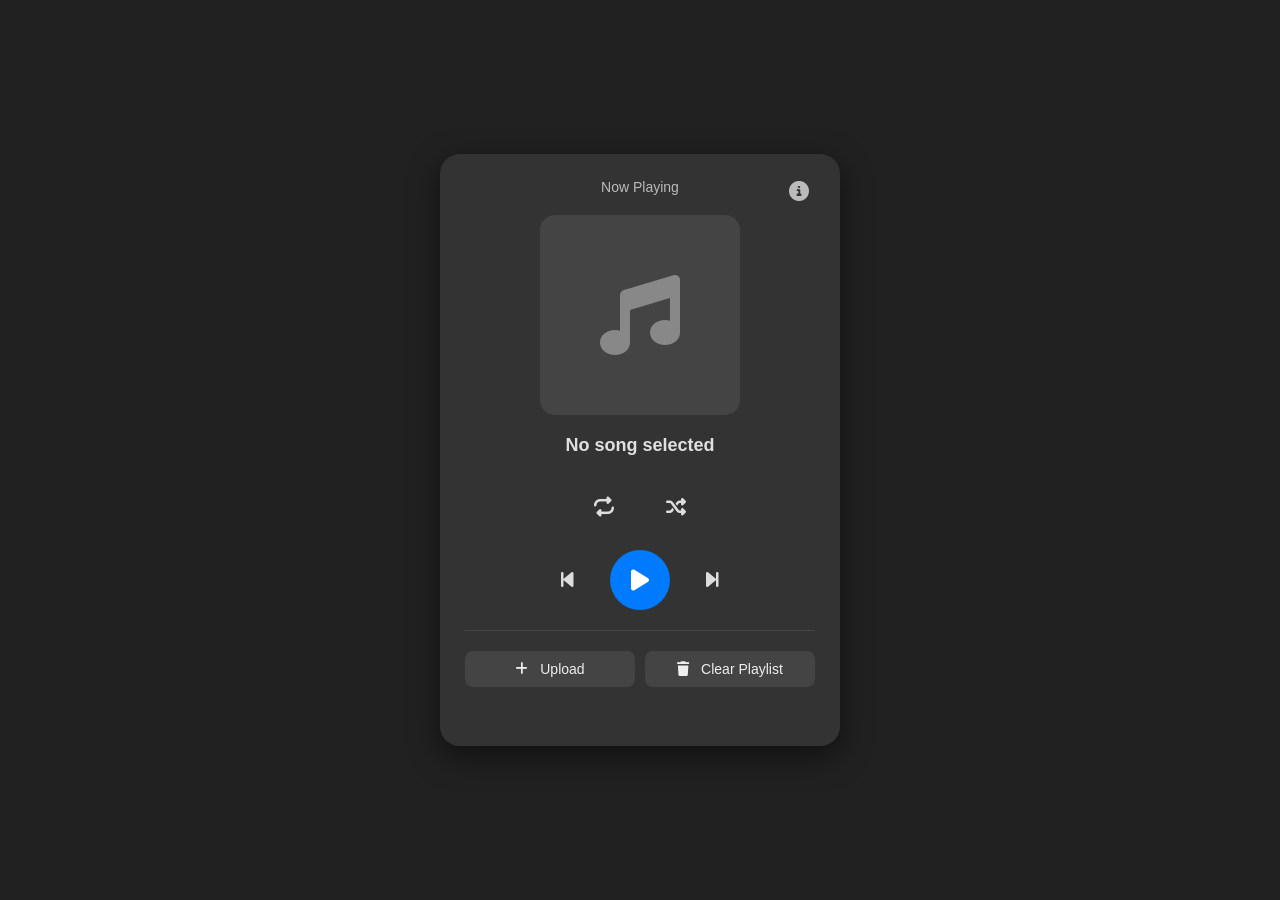
==== index.html @ b100b512 "Update index.html" ====
<!DOCTYPE html>
<html lang="ja">
<head>
    <meta charset="UTF-8">
    <meta name="viewport" content="width=device-width, initial-scale=1.0">
    <title>Audio Player</title>
    <link rel="stylesheet" href="https://cdnjs.cloudflare.com/ajax/libs/font-awesome/6.5.2/css/all.min.css">
    
    <style>
        /* (CSS部分は変更ありません) */
        body {
            background-color: #212121;
            font-family: 'Helvetica Neue', Arial, sans-serif;
            display: flex;
            justify-content: center;
            align-items: center;
            height: 100vh;
            margin: 0;
            color: #e0e0e0;
        }
        .audio-player {
            position: relative;
            background-color: #333;
            width: 350px;
            padding: 25px;
            border-radius: 20px;
            box-shadow: 0 10px 30px rgba(0, 0, 0, 0.5);
            transition: background-color 0.1s ease-out;
        }
        .header {
            font-size: 14px;
            color: #bbb;
            margin-bottom: 20px;
            text-align: center;
        }
        .info-btn {
            position: absolute;
            top: 25px;
            right: 25px;
            background: none;
            border: none;
            color: #bbb;
            font-size: 20px;
            cursor: pointer;
        }
        .info-btn:hover {
            color: #fff;
        }
        .album-art {
            width: 200px;
            height: 200px;
            background-color: #444;
            margin: 0 auto 20px;
            border-radius: 15px;
            display: flex;
            justify-content: center;
            align-items: center;
            font-size: 80px;
            color: #888;
        }
        .song-info {
            text-align: center;
            min-height: 40px;
            margin-bottom: 20px;
        }
        #song-title {
            font-size: 18px;
            font-weight: bold;
            margin-bottom: 5px;
        }
        #song-artist {
            font-size: 14px;
            color: #bbb;
        }
        .controls {
            display: flex;
            justify-content: center;
            align-items: center;
            gap: 30px;
            margin-bottom: 20px;
        }
        .controls button, .extra-controls button {
            background: none;
            border: none;
            color: #ddd;
            font-size: 20px;
            cursor: pointer;
            transition: color 0.2s;
        }
        .controls button:hover, .extra-controls button:hover {
            color: #fff;
        }
        #play-pause-btn {
            background-color: #007bff;
            width: 60px;
            height: 60px;
            border-radius: 50%;
            font-size: 24px;
            color: white;
            display: flex;
            justify-content: center;
            align-items: center;
            transition: background-color 0.2s;
        }
        #play-pause-btn:hover {
            background-color: #0056b3;
        }
        .extra-controls {
            display: flex;
            justify-content: center;
            align-items: center;
            gap: 40px;
            margin-bottom: 30px;
        }
        .extra-controls button.active {
            color: #007bff;
        }
        .action-buttons {
            display: flex;
            justify-content: space-between;
            gap: 10px;
            padding-top: 20px;
            border-top: 1px solid #444;
        }
        .action-buttons button {
            flex: 1;
            background-color: #444;
            color: #eee;
            border: none;
            padding: 10px;
            border-radius: 8px;
            cursor: pointer;
            font-size: 14px;
            transition: background-color 0.2s;
        }
        .action-buttons button:hover {
            background-color: #555;
        }
        .action-buttons i {
            margin-right: 8px;
        }
        #playlist {
            list-style: none;
            padding: 0;
            margin-top: 20px;
            max-height: 150px;
            overflow-y: auto;
            font-size: 14px;
        }
        #playlist li {
            padding: 8px 10px;
            border-radius: 5px;
            cursor: pointer;
            transition: background-color 0.2s;
        }
        #playlist li:hover {
            background-color: #444;
        }
        #playlist li.playing {
            background-color: #007bff;
            color: white;
            font-weight: bold;
        }
        #file-input {
            display: none;
        }
        .info-overlay {
            position: fixed;
            top: 0;
            left: 0;
            width: 100%;
            height: 100%;
            background-color: rgba(0, 0, 0, 0.7);
            display: none;
            justify-content: center;
            align-items: center;
            z-index: 1000;
        }
        .info-content {
            background-color: #333;
            padding: 30px;
            border-radius: 15px;
            width: 90%;
            max-width: 600px;
            max-height: 80vh;
            overflow-y: auto;
            position: relative;
        }
        .info-content h2, .info-content h3 {
            color: #00aaff;
            border-bottom: 1px solid #444;
            padding-bottom: 5px;
            margin-top: 20px;
        }
        .info-content ul {
            list-style: none;
            padding-left: 10px;
        }
        .info-content li {
            padding-left: 1.2em;
            text-indent: -1.2em;
            margin-bottom: 10px;
        }
        .info-content li::before {
            content: "•";
            color: #00aaff;
            margin-right: 10px;
        }
        .close-button {
            position: absolute;
            top: 15px;
            right: 20px;
            background: none;
            border: none;
            color: #aaa;
            font-size: 30px;
            font-weight: bold;
            cursor: pointer;
        }
    </style>
</head>
<body>
    
    <div class="audio-player">
        <div class="header">Now Playing</div>
        <button id="info-btn" class="info-btn"><i class="fas fa-info-circle"></i></button>
        <div class="album-art">
            <i class="fas fa-music"></i>
        </div>
        <div class="song-info">
            <div id="song-title">No song selected</div>
            <div id="song-artist"></div>
        </div>
        <div class="extra-controls">
            <button id="repeat-btn"><i class="fas fa-repeat"></i></button>
            <button id="shuffle-btn"><i class="fas fa-shuffle"></i></button>
        </div>
        <div class="controls">
            <button id="prev-btn"><i class="fas fa-backward-step"></i></button>
            <button id="play-pause-btn"><i class="fas fa-play"></i></button>
            <button id="next-btn"><i class="fas fa-forward-step"></i></button>
        </div>
        <div class="action-buttons">
            <button id="upload-btn"><i class="fas fa-plus"></i> Upload</button>
            <button id="clear-btn"><i class="fas fa-trash"></i> Clear Playlist</button>
        </div>
        <ul id="playlist"></ul>
    </div>
    
    <div class="info-overlay" id="infoOverlay">
        <div class="info-content">
            <button class="close-button" id="closeInfo">&times;</button>
            <h2>【ご利用にあたてての注意点】</h2>
            <p>このアプリは、お客様ご自身が合法的に所有するMP3音楽ファイルを、ウェブブラウザ上で個人的に楽しむためのシンプルな音楽プレイヤーです。</p>
            <h3>著作権の遵守:</h3>
            <ul>
                <li>本アプリは、楽曲ファイルを一切提供いたしません。お客様ご自身でご用意いただいたMP3ファイルのみを読み込み、再生します。</li>
                <li><strong>読み込む楽曲ファイルの著作権については、お客様ご自身で管理する責任があります。</strong> 著作権を侵害するファイル（例：違法にアップロードされた音源など）の利用は固く禁じます。</li>
                <li>本アプリは、読み込んだ楽曲ファイルをインターネット上に送信（公衆送信）する機能は一切ありません。</li>
            </ul>
            <h3>私的利用の範囲:</h3>
            <ul>
                <li>本アプリは、お客様個人の利用を目的としています。楽曲の共有、配信、不特定多数への公開はできません。</li>
            </ul>
            <h3>免責事項:</h3>
            <ul>
                <li>本アプリの利用により発生した一切の損害について、当方は責任を負いかねます。お客様はご自身の責任において本アプリをご利用ください。</li>
            </ul>
        </div>
    </div>
    
    <audio id="audio"></audio>
    <input type="file" id="file-input" accept=".mp3" multiple>

    <script>
        const audio = document.getElementById('audio');
        const fileInput = document.getElementById('file-input');
        const uploadBtn = document.getElementById('upload-btn');
        const clearBtn = document.getElementById('clear-btn');
        const playPauseBtn = document.getElementById('play-pause-btn');
        const playPauseIcon = playPauseBtn.querySelector('i');
        const prevBtn = document.getElementById('prev-btn');
        const nextBtn = document.getElementById('next-btn');
        const repeatBtn = document.getElementById('repeat-btn');
        const shuffleBtn = document.getElementById('shuffle-btn');
        const songTitle = document.getElementById('song-title');
        const songArtist = document.getElementById('song-artist');
        const playlistElement = document.getElementById('playlist');
        const infoBtn = document.getElementById('info-btn');
        const infoOverlay = document.getElementById('infoOverlay');
        const closeInfoBtn = document.getElementById('closeInfo');
        const audioPlayer = document.querySelector('.audio-player');

        let playlist = [];
        let currentSongIndex = 0;
        let isPlaying = false;
        let isRepeat = false;
        let isShuffle = false;
        const MAX_SONGS = 30;

        // --- Web Audio API variables ---
        let audioContext;
        let analyser;
        let source;
        let dataArray;
        let hue = 0;

        infoBtn.addEventListener('click', () => {
            infoOverlay.style.display = 'flex';
        });
        closeInfoBtn.addEventListener('click', () => {
            infoOverlay.style.display = 'none';
        });
        infoOverlay.addEventListener('click', (e) => {
            if (e.target === infoOverlay) {
                infoOverlay.style.display = 'none';
            }
        });

        uploadBtn.addEventListener('click', () => fileInput.click());
        fileInput.addEventListener('change', (e) => {
            const files = e.target.files;
            if (playlist.length + files.length > MAX_SONGS) {
                alert(`You can only upload a maximum of ${MAX_SONGS} songs.`);
                return;
            }
            for (const file of files) {
                playlist.push(file);
            }
            updatePlaylist();
            if (playlist.length > 0 && !isPlaying) {
                loadSong(0);
            }
        });

        clearBtn.addEventListener('click', () => {
            if (confirm('Are you sure you want to clear the playlist?')) {
                pauseSong();
                playlist = [];
                currentSongIndex = 0;
                audio.src = '';
                songTitle.textContent = 'No song selected';
                songArtist.textContent = '';
                updatePlaylist();
            }
        });
        
        playPauseBtn.addEventListener('click', () => {
            if (playlist.length === 0) return;
            isPlaying ? pauseSong() : playSong();
        });

        nextBtn.addEventListener('click', playNextSong);
        prevBtn.addEventListener('click', playPrevSong);
        
        audio.addEventListener('ended', () => {
            if (isRepeat) {
                playSong();
            } else {
                playNextSong();
            }
        });

        repeatBtn.addEventListener('click', () => {
            isRepeat = !isRepeat;
            repeatBtn.classList.toggle('active', isRepeat);
        });

        shuffleBtn.addEventListener('click', () => {
            isShuffle = !isShuffle;
            shuffleBtn.classList.toggle('active', isShuffle);
        });

        function setupAudioContext() {
            if (audioContext) return;
            audioContext = new (window.AudioContext || window.webkitAudioContext)();
            analyser = audioContext.createAnalyser();
            source = audioContext.createMediaElementSource(audio);
            source.connect(analyser);
            analyser.connect(audioContext.destination);
            analyser.fftSize = 256;
            const bufferLength = analyser.frequencyBinCount;
            dataArray = new Uint8Array(bufferLength);
            visualize();
        }

        function visualize() {
            requestAnimationFrame(visualize);
            if (!isPlaying || !analyser) return;
            
            analyser.getByteFrequencyData(dataArray);
            
            const bassAmount = dataArray.slice(0, 32).reduce((a, b) => a + b, 0) / 32;
            
            hue = (hue + 0.1) % 360;
            const lightness = 20 + (bassAmount / 255) * 25;
            
            audioPlayer.style.backgroundColor = `hsl(${hue}, 70%, ${lightness}%)`;
        }

        function loadSong(index) {
            if (index < 0 || index >= playlist.length) return;
            currentSongIndex = index;
            const file = playlist[index];
            audio.src = URL.createObjectURL(file);
            songTitle.textContent = file.name.replace(/\.mp3$/i, '');
            songArtist.textContent = '';
            updatePlaylist();
        }

        function playSong() {
            if (playlist.length === 0) return;
            setupAudioContext();
            isPlaying = true;
            audio.play();
            playPauseIcon.classList.replace('fa-play', 'fa-pause');
            updatePlaylist();
        }
        
        function pauseSong() {
            isPlaying = false;
            audio.pause();
            playPauseIcon.classList.replace('fa-pause', 'fa-play');
            audioPlayer.style.backgroundColor = '#333'; // Reset on pause
        }

        function playNextSong() {
            if (playlist.length === 0) return;
            if (isShuffle) {
                let nextIndex;
                do {
                    nextIndex = Math.floor(Math.random() * playlist.length);
                } while (playlist.length > 1 && nextIndex === currentSongIndex);
                currentSongIndex = nextIndex;
            } else {
                currentSongIndex = (currentSongIndex + 1) % playlist.length;
            }
            loadSong(currentSongIndex);
            playSong();
        }

        function playPrevSong() {
            if (playlist.length === 0) return;
            currentSongIndex = (currentSongIndex - 1 + playlist.length) % playlist.length;
            loadSong(currentSongIndex);
            playSong();
        }

        function updatePlaylist() {
            playlistElement.innerHTML = '';
            playlist.forEach((song, index) => {
                const li = document.createElement('li');
                li.textContent = song.name.replace(/\.mp3$/i, '');
                if (index === currentSongIndex) {
                    li.classList.add('playing');
                }
                li.addEventListener('click', () => {
                    loadSong(index);
                    playSong();
                });
                playlistElement.appendChild(li);
            });
        }
    </script>
</body>
</html>
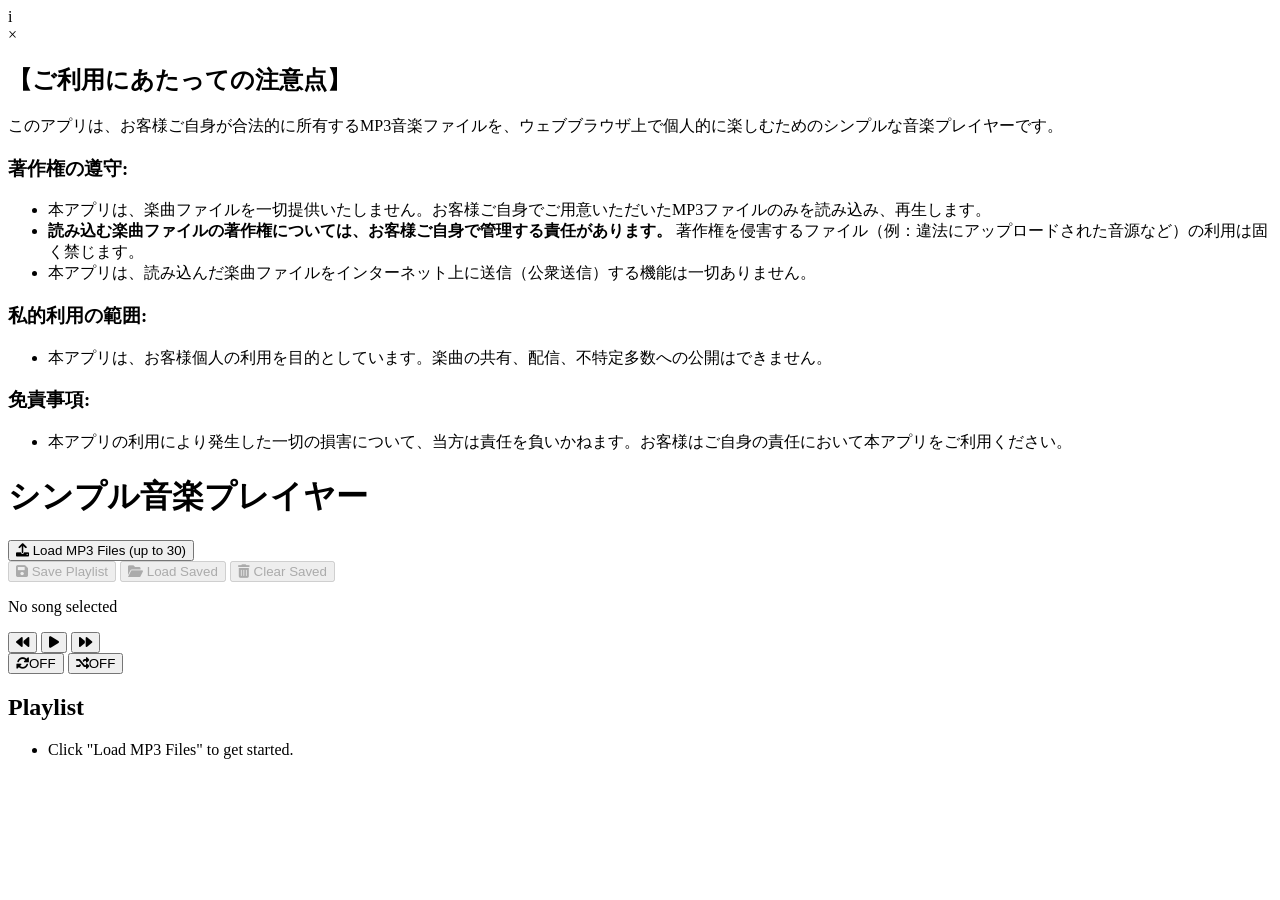
==== commit a4f6ca78: "Update index.html" ====
--- a/index.html
+++ b/index.html
@@ -3,254 +3,19 @@
 <head>
     <meta charset="UTF-8">
     <meta name="viewport" content="width=device-width, initial-scale=1.0">
-    <title>Audio Player</title>
-    <link rel="stylesheet" href="https://cdnjs.cloudflare.com/ajax/libs/font-awesome/6.5.2/css/all.min.css">
-    
-    <style>
-        /* (CSS部分は変更ありません) */
-        body {
-            background-color: #212121;
-            font-family: 'Helvetica Neue', Arial, sans-serif;
-            display: flex;
-            justify-content: center;
-            align-items: center;
-            height: 100vh;
-            margin: 0;
-            color: #e0e0e0;
-        }
-        .audio-player {
-            position: relative;
-            background-color: #333;
-            width: 350px;
-            padding: 25px;
-            border-radius: 20px;
-            box-shadow: 0 10px 30px rgba(0, 0, 0, 0.5);
-            transition: background-color 0.1s ease-out;
-        }
-        .header {
-            font-size: 14px;
-            color: #bbb;
-            margin-bottom: 20px;
-            text-align: center;
-        }
-        .info-btn {
-            position: absolute;
-            top: 25px;
-            right: 25px;
-            background: none;
-            border: none;
-            color: #bbb;
-            font-size: 20px;
-            cursor: pointer;
-        }
-        .info-btn:hover {
-            color: #fff;
-        }
-        .album-art {
-            width: 200px;
-            height: 200px;
-            background-color: #444;
-            margin: 0 auto 20px;
-            border-radius: 15px;
-            display: flex;
-            justify-content: center;
-            align-items: center;
-            font-size: 80px;
-            color: #888;
-        }
-        .song-info {
-            text-align: center;
-            min-height: 40px;
-            margin-bottom: 20px;
-        }
-        #song-title {
-            font-size: 18px;
-            font-weight: bold;
-            margin-bottom: 5px;
-        }
-        #song-artist {
-            font-size: 14px;
-            color: #bbb;
-        }
-        .controls {
-            display: flex;
-            justify-content: center;
-            align-items: center;
-            gap: 30px;
-            margin-bottom: 20px;
-        }
-        .controls button, .extra-controls button {
-            background: none;
-            border: none;
-            color: #ddd;
-            font-size: 20px;
-            cursor: pointer;
-            transition: color 0.2s;
-        }
-        .controls button:hover, .extra-controls button:hover {
-            color: #fff;
-        }
-        #play-pause-btn {
-            background-color: #007bff;
-            width: 60px;
-            height: 60px;
-            border-radius: 50%;
-            font-size: 24px;
-            color: white;
-            display: flex;
-            justify-content: center;
-            align-items: center;
-            transition: background-color 0.2s;
-        }
-        #play-pause-btn:hover {
-            background-color: #0056b3;
-        }
-        .extra-controls {
-            display: flex;
-            justify-content: center;
-            align-items: center;
-            gap: 40px;
-            margin-bottom: 30px;
-        }
-        .extra-controls button.active {
-            color: #007bff;
-        }
-        .action-buttons {
-            display: flex;
-            justify-content: space-between;
-            gap: 10px;
-            padding-top: 20px;
-            border-top: 1px solid #444;
-        }
-        .action-buttons button {
-            flex: 1;
-            background-color: #444;
-            color: #eee;
-            border: none;
-            padding: 10px;
-            border-radius: 8px;
-            cursor: pointer;
-            font-size: 14px;
-            transition: background-color 0.2s;
-        }
-        .action-buttons button:hover {
-            background-color: #555;
-        }
-        .action-buttons i {
-            margin-right: 8px;
-        }
-        #playlist {
-            list-style: none;
-            padding: 0;
-            margin-top: 20px;
-            max-height: 150px;
-            overflow-y: auto;
-            font-size: 14px;
-        }
-        #playlist li {
-            padding: 8px 10px;
-            border-radius: 5px;
-            cursor: pointer;
-            transition: background-color 0.2s;
-        }
-        #playlist li:hover {
-            background-color: #444;
-        }
-        #playlist li.playing {
-            background-color: #007bff;
-            color: white;
-            font-weight: bold;
-        }
-        #file-input {
-            display: none;
-        }
-        .info-overlay {
-            position: fixed;
-            top: 0;
-            left: 0;
-            width: 100%;
-            height: 100%;
-            background-color: rgba(0, 0, 0, 0.7);
-            display: none;
-            justify-content: center;
-            align-items: center;
-            z-index: 1000;
-        }
-        .info-content {
-            background-color: #333;
-            padding: 30px;
-            border-radius: 15px;
-            width: 90%;
-            max-width: 600px;
-            max-height: 80vh;
-            overflow-y: auto;
-            position: relative;
-        }
-        .info-content h2, .info-content h3 {
-            color: #00aaff;
-            border-bottom: 1px solid #444;
-            padding-bottom: 5px;
-            margin-top: 20px;
-        }
-        .info-content ul {
-            list-style: none;
-            padding-left: 10px;
-        }
-        .info-content li {
-            padding-left: 1.2em;
-            text-indent: -1.2em;
-            margin-bottom: 10px;
-        }
-        .info-content li::before {
-            content: "•";
-            color: #00aaff;
-            margin-right: 10px;
-        }
-        .close-button {
-            position: absolute;
-            top: 15px;
-            right: 20px;
-            background: none;
-            border: none;
-            color: #aaa;
-            font-size: 30px;
-            font-weight: bold;
-            cursor: pointer;
-        }
-    </style>
+    <title>シンプル音楽プレイヤー</title>
+    <link rel="stylesheet" href="style.css">
+    <link rel="stylesheet" href="https://cdnjs.cloudflare.com/ajax/libs/font-awesome/6.0.0-beta3/css/all.min.css">
 </head>
 <body>
-    
-    <div class="audio-player">
-        <div class="header">Now Playing</div>
-        <button id="info-btn" class="info-btn"><i class="fas fa-info-circle"></i></button>
-        <div class="album-art">
-            <i class="fas fa-music"></i>
-        </div>
-        <div class="song-info">
-            <div id="song-title">No song selected</div>
-            <div id="song-artist"></div>
-        </div>
-        <div class="extra-controls">
-            <button id="repeat-btn"><i class="fas fa-repeat"></i></button>
-            <button id="shuffle-btn"><i class="fas fa-shuffle"></i></button>
-        </div>
-        <div class="controls">
-            <button id="prev-btn"><i class="fas fa-backward-step"></i></button>
-            <button id="play-pause-btn"><i class="fas fa-play"></i></button>
-            <button id="next-btn"><i class="fas fa-forward-step"></i></button>
-        </div>
-        <div class="action-buttons">
-            <button id="upload-btn"><i class="fas fa-plus"></i> Upload</button>
-            <button id="clear-btn"><i class="fas fa-trash"></i> Clear Playlist</button>
-        </div>
-        <ul id="playlist"></ul>
+    <div class="info-overlay-trigger" id="infoTrigger">
+        <span class="info-icon">i</span>
     </div>
-    
+
     <div class="info-overlay" id="infoOverlay">
         <div class="info-content">
-            <button class="close-button" id="closeInfo">&times;</button>
-            <h2>【ご利用にあたてての注意点】</h2>
+            <span class="close-button" id="closeInfo">&times;</span>
+            <h2>【ご利用にあたっての注意点】</h2>
             <p>このアプリは、お客様ご自身が合法的に所有するMP3音楽ファイルを、ウェブブラウザ上で個人的に楽しむためのシンプルな音楽プレイヤーです。</p>
             <h3>著作権の遵守:</h3>
             <ul>
@@ -268,199 +33,44 @@
             </ul>
         </div>
     </div>
-    
-    <audio id="audio"></audio>
-    <input type="file" id="file-input" accept=".mp3" multiple>
 
-    <script>
-        const audio = document.getElementById('audio');
-        const fileInput = document.getElementById('file-input');
-        const uploadBtn = document.getElementById('upload-btn');
-        const clearBtn = document.getElementById('clear-btn');
-        const playPauseBtn = document.getElementById('play-pause-btn');
-        const playPauseIcon = playPauseBtn.querySelector('i');
-        const prevBtn = document.getElementById('prev-btn');
-        const nextBtn = document.getElementById('next-btn');
-        const repeatBtn = document.getElementById('repeat-btn');
-        const shuffleBtn = document.getElementById('shuffle-btn');
-        const songTitle = document.getElementById('song-title');
-        const songArtist = document.getElementById('song-artist');
-        const playlistElement = document.getElementById('playlist');
-        const infoBtn = document.getElementById('info-btn');
-        const infoOverlay = document.getElementById('infoOverlay');
-        const closeInfoBtn = document.getElementById('closeInfo');
-        const audioPlayer = document.querySelector('.audio-player');
+    <div class="player-container">
+        <h1>シンプル音楽プレイヤー</h1>
 
-        let playlist = [];
-        let currentSongIndex = 0;
-        let isPlaying = false;
-        let isRepeat = false;
-        let isShuffle = false;
-        const MAX_SONGS = 30;
+        <div class="controls-top">
+            <input type="file" id="fileInput" accept=".mp3" multiple style="display: none;">
+            <button id="loadFileButton"><i class="fas fa-upload"></i> Load MP3 Files (up to 30)</button>
+        </div>
 
-        // --- Web Audio API variables ---
-        let audioContext;
-        let analyser;
-        let source;
-        let dataArray;
-        let hue = 0;
+        <div class="saved-controls">
+            <button id="saveButton" disabled><i class="fas fa-save"></i> Save Playlist</button>
+            <button id="loadButton" disabled><i class="fas fa-folder-open"></i> Load Saved</button>
+            <button id="clearButton" disabled><i class="fas fa-trash-alt"></i> Clear Saved</button>
+        </div>
 
-        infoBtn.addEventListener('click', () => {
-            infoOverlay.style.display = 'flex';
-        });
-        closeInfoBtn.addEventListener('click', () => {
-            infoOverlay.style.display = 'none';
-        });
-        infoOverlay.addEventListener('click', (e) => {
-            if (e.target === infoOverlay) {
-                infoOverlay.style.display = 'none';
-            }
-        });
+        <div class="current-song">
+            <p id="currentSongTitle">No song selected</p>
+        </div>
 
-        uploadBtn.addEventListener('click', () => fileInput.click());
-        fileInput.addEventListener('change', (e) => {
-            const files = e.target.files;
-            if (playlist.length + files.length > MAX_SONGS) {
-                alert(`You can only upload a maximum of ${MAX_SONGS} songs.`);
-                return;
-            }
-            for (const file of files) {
-                playlist.push(file);
-            }
-            updatePlaylist();
-            if (playlist.length > 0 && !isPlaying) {
-                loadSong(0);
-            }
-        });
+        <div class="playback-controls">
+            <button id="prevButton" class="round-button"><i class="fas fa-backward"></i></button>
+            <button id="playPauseButton" class="round-button main-play-button"><i class="fas fa-play"></i></button>
+            <button id="nextButton" class="round-button"><i class="fas fa-forward"></i></button>
+        </div>
 
-        clearBtn.addEventListener('click', () => {
-            if (confirm('Are you sure you want to clear the playlist?')) {
-                pauseSong();
-                playlist = [];
-                currentSongIndex = 0;
-                audio.src = '';
-                songTitle.textContent = 'No song selected';
-                songArtist.textContent = '';
-                updatePlaylist();
-            }
-        });
-        
-        playPauseBtn.addEventListener('click', () => {
-            if (playlist.length === 0) return;
-            isPlaying ? pauseSong() : playSong();
-        });
+        <div class="mode-controls-row">
+            <button id="repeatButton" class="small-text-button"><i class="fas fa-sync-alt"></i><span class="mode-text">OFF</span></button>
+            <button id="shuffleButton" class="small-text-button"><i class="fas fa-random"></i><span class="mode-text">OFF</span></button>
+        </div>
 
-        nextBtn.addEventListener('click', playNextSong);
-        prevBtn.addEventListener('click', playPrevSong);
-        
-        audio.addEventListener('ended', () => {
-            if (isRepeat) {
-                playSong();
-            } else {
-                playNextSong();
-            }
-        });
+        <div class="playlist-container">
+            <h2>Playlist</h2>
+            <ul id="playlist">
+                <li>Click "Load MP3 Files" to get started.</li>
+            </ul>
+        </div>
+    </div>
 
-        repeatBtn.addEventListener('click', () => {
-            isRepeat = !isRepeat;
-            repeatBtn.classList.toggle('active', isRepeat);
-        });
-
-        shuffleBtn.addEventListener('click', () => {
-            isShuffle = !isShuffle;
-            shuffleBtn.classList.toggle('active', isShuffle);
-        });
-
-        function setupAudioContext() {
-            if (audioContext) return;
-            audioContext = new (window.AudioContext || window.webkitAudioContext)();
-            analyser = audioContext.createAnalyser();
-            source = audioContext.createMediaElementSource(audio);
-            source.connect(analyser);
-            analyser.connect(audioContext.destination);
-            analyser.fftSize = 256;
-            const bufferLength = analyser.frequencyBinCount;
-            dataArray = new Uint8Array(bufferLength);
-            visualize();
-        }
-
-        function visualize() {
-            requestAnimationFrame(visualize);
-            if (!isPlaying || !analyser) return;
-            
-            analyser.getByteFrequencyData(dataArray);
-            
-            const bassAmount = dataArray.slice(0, 32).reduce((a, b) => a + b, 0) / 32;
-            
-            hue = (hue + 0.1) % 360;
-            const lightness = 20 + (bassAmount / 255) * 25;
-            
-            audioPlayer.style.backgroundColor = `hsl(${hue}, 70%, ${lightness}%)`;
-        }
-
-        function loadSong(index) {
-            if (index < 0 || index >= playlist.length) return;
-            currentSongIndex = index;
-            const file = playlist[index];
-            audio.src = URL.createObjectURL(file);
-            songTitle.textContent = file.name.replace(/\.mp3$/i, '');
-            songArtist.textContent = '';
-            updatePlaylist();
-        }
-
-        function playSong() {
-            if (playlist.length === 0) return;
-            setupAudioContext();
-            isPlaying = true;
-            audio.play();
-            playPauseIcon.classList.replace('fa-play', 'fa-pause');
-            updatePlaylist();
-        }
-        
-        function pauseSong() {
-            isPlaying = false;
-            audio.pause();
-            playPauseIcon.classList.replace('fa-pause', 'fa-play');
-            audioPlayer.style.backgroundColor = '#333'; // Reset on pause
-        }
-
-        function playNextSong() {
-            if (playlist.length === 0) return;
-            if (isShuffle) {
-                let nextIndex;
-                do {
-                    nextIndex = Math.floor(Math.random() * playlist.length);
-                } while (playlist.length > 1 && nextIndex === currentSongIndex);
-                currentSongIndex = nextIndex;
-            } else {
-                currentSongIndex = (currentSongIndex + 1) % playlist.length;
-            }
-            loadSong(currentSongIndex);
-            playSong();
-        }
-
-        function playPrevSong() {
-            if (playlist.length === 0) return;
-            currentSongIndex = (currentSongIndex - 1 + playlist.length) % playlist.length;
-            loadSong(currentSongIndex);
-            playSong();
-        }
-
-        function updatePlaylist() {
-            playlistElement.innerHTML = '';
-            playlist.forEach((song, index) => {
-                const li = document.createElement('li');
-                li.textContent = song.name.replace(/\.mp3$/i, '');
-                if (index === currentSongIndex) {
-                    li.classList.add('playing');
-                }
-                li.addEventListener('click', () => {
-                    loadSong(index);
-                    playSong();
-                });
-                playlistElement.appendChild(li);
-            });
-        }
-    </script>
+    <script src="script.js"></script>
 </body>
 </html>
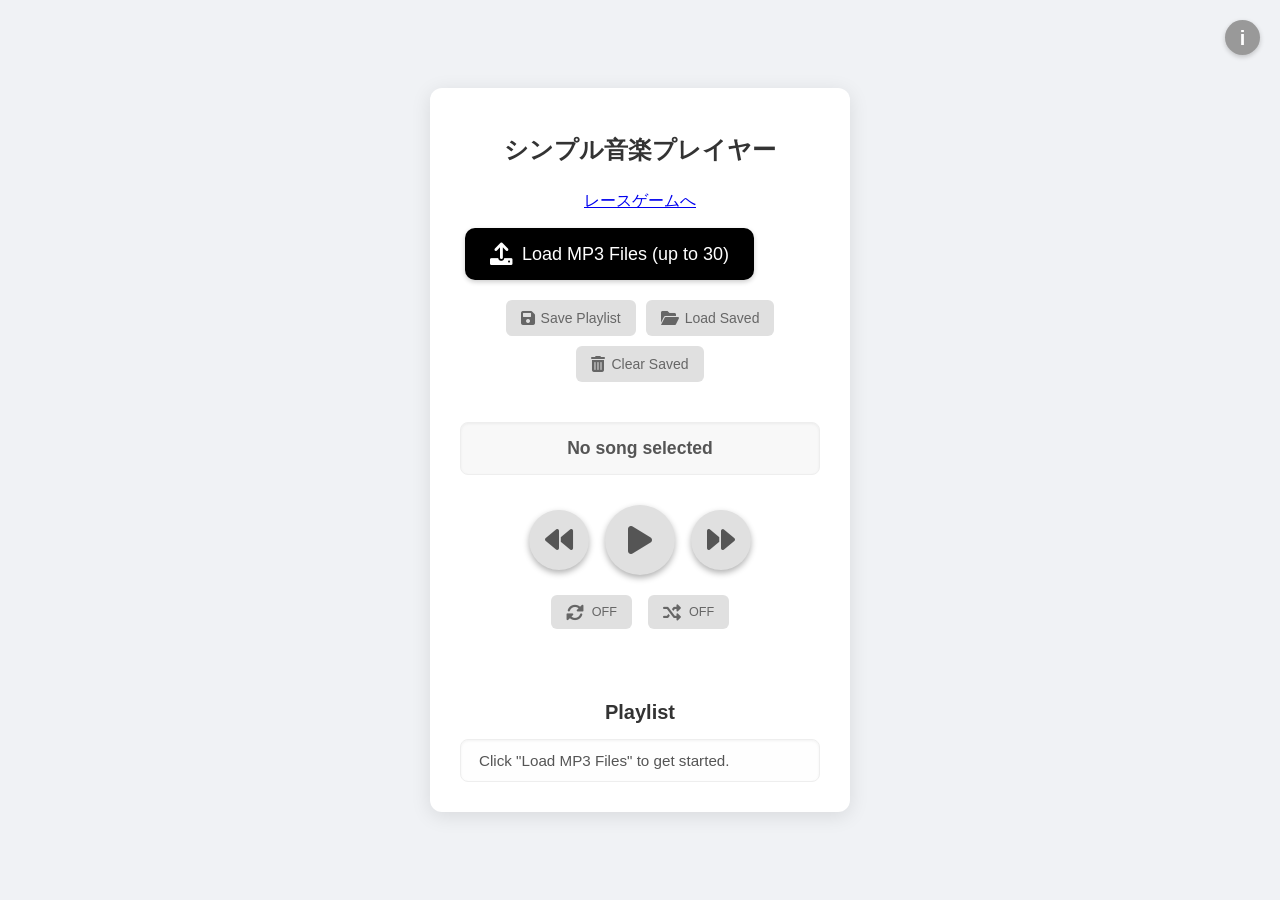
==== commit 580a05dd: "Add simple race game" ====
--- a/index.html
+++ b/index.html
@@ -37,6 +37,7 @@
     <div class="player-container">
         <h1>シンプル音楽プレイヤー</h1>
 
+        <p><a href="race.html">レースゲームへ</a></p>
         <div class="controls-top">
             <input type="file" id="fileInput" accept=".mp3" multiple style="display: none;">
             <button id="loadFileButton"><i class="fas fa-upload"></i> Load MP3 Files (up to 30)</button>
--- a/style.css
+++ b/style.css
@@ -0,0 +1,387 @@
+/* --- グローバル設定とリセット --- */
+body {
+    font-family: 'Segoe UI', Arial, sans-serif;
+    background-color: #f0f2f5;
+    display: flex;
+    justify-content: center;
+    align-items: center;
+    min-height: 100vh;
+    margin: 0;
+    box-sizing: border-box;
+    padding: 20px;
+}
+
+/* --- プレイヤーコンテナ --- */
+.player-container {
+    background-color: #ffffff;
+    padding: 30px;
+    border-radius: 12px;
+    box-shadow: 0 4px 20px rgba(0, 0, 0, 0.1);
+    width: 100%;
+    max-width: 420px;
+    text-align: center;
+    position: relative;
+    box-sizing: border-box;
+    border: none;
+    color: #333;
+}
+
+h1 {
+    color: #333;
+    margin-bottom: 25px;
+    font-size: 24px;
+    font-weight: 600;
+}
+
+/* --- ボタンの基本スタイル --- */
+button {
+    background-color: #000;
+    color: white;
+    padding: 12px 20px;
+    border: none;
+    border-radius: 8px;
+    cursor: pointer;
+    font-size: 16px;
+    margin: 5px;
+    transition: all 0.2s ease;
+    box-shadow: 0 2px 5px rgba(0, 0, 0, 0.2);
+    display: flex;
+    align-items: center;
+    justify-content: center;
+    font-weight: 500;
+}
+
+button:hover {
+    background-color: #333;
+    box-shadow: 0 3px 8px rgba(0, 0, 0, 0.25);
+}
+
+button:active {
+    background-color: #1a1a1a;
+    box-shadow: 0 1px 3px rgba(0, 0, 0, 0.3);
+    transform: translateY(1px);
+}
+
+button:disabled {
+    background-color: #e0e0e0;
+    color: #a0a0a0;
+    cursor: not-allowed;
+    box-shadow: none;
+    transform: none;
+}
+
+button i.fas {
+    font-size: 18px;
+    margin-right: 8px;
+}
+
+/* --- トップコントロール（ファイル読み込み） --- */
+.controls-top {
+    margin-bottom: 20px;
+}
+
+#loadFileButton {
+    padding: 15px 25px;
+    font-size: 18px;
+    border-radius: 10px;
+}
+#loadFileButton i.fas {
+    font-size: 22px;
+    margin-right: 10px;
+}
+
+/* --- Saved/Load/Clear ボタン --- */
+.saved-controls {
+    display: flex;
+    justify-content: center;
+    margin-bottom: 30px;
+    flex-wrap: wrap;
+}
+.saved-controls button {
+    background-color: #e0e0e0;
+    color: #666;
+    padding: 10px 15px;
+    font-size: 14px;
+    border-radius: 6px;
+    box-shadow: none;
+    min-width: 100px;
+    margin: 0 5px 10px;
+}
+.saved-controls button:hover {
+    background-color: #d0d0d0;
+}
+.saved-controls button:active {
+    background-color: #c0c0c0;
+}
+.saved-controls button i.fas {
+    font-size: 16px;
+    margin-right: 6px;
+}
+
+/* --- 現在の曲表示パネル --- */
+.current-song {
+    background-color: #f8f8f8;
+    padding: 15px;
+    border-radius: 8px;
+    margin-bottom: 30px;
+    border: 1px solid #eee;
+    box-shadow: inset 0 1px 3px rgba(0, 0, 0, 0.05);
+    color: #555;
+    font-size: 1.1em;
+    font-weight: 500;
+}
+
+.current-song p {
+    margin: 0;
+}
+
+#currentSongTitle {
+    font-weight: 600;
+}
+
+/* --- 再生コントロールボタン (丸いボタン) --- */
+.playback-controls {
+    display: flex;
+    justify-content: center;
+    align-items: center;
+    margin-bottom: 20px;
+}
+.playback-controls button.round-button {
+    width: 60px;
+    height: 60px;
+    border-radius: 50%;
+    padding: 0;
+    margin: 0 8px;
+    box-shadow: 0 3px 6px rgba(0, 0, 0, 0.3);
+    background-color: #e0e0e0;
+    color: #555;
+    flex-shrink: 0;
+}
+.playback-controls button.round-button:hover {
+    background-color: #d0d0d0;
+}
+.playback-controls button.round-button:active {
+    background-color: #c0c0c0;
+    box-shadow: 0 1px 3px rgba(0, 0, 0, 0.3);
+    transform: translateY(1px);
+}
+.playback-controls button.round-button i.fas {
+    font-size: 28px;
+    margin-right: 0;
+}
+
+#playPauseButton.main-play-button {
+    width: 70px;
+    height: 70px;
+}
+#playPauseButton.main-play-button i.fas {
+    font-size: 32px;
+}
+
+/* --- リピート・シャッフルボタン (アイコン+テキスト) --- */
+.mode-controls-row {
+    display: flex;
+    justify-content: center;
+    align-items: center;
+    margin-bottom: 30px;
+    flex-wrap: wrap;
+}
+.mode-controls-row button.small-text-button {
+    background-color: #e0e0e0;
+    color: #666;
+    padding: 8px 15px;
+    font-size: 14px;
+    border-radius: 6px;
+    box-shadow: none;
+    margin: 0 8px;
+    min-width: 80px;
+}
+.mode-controls-row button.small-text-button:hover {
+    background-color: #d0d0d0;
+}
+.mode-controls-row button.small-text-button:active {
+    background-color: #c0c0c0;
+}
+.mode-controls-row button.active.small-text-button {
+    background-color: #28a745;
+    color: #fff;
+}
+.mode-controls-row button.active.small-text-button:hover {
+    background-color: #218838;
+}
+.mode-controls-row button.active.small-text-button:active {
+    background-color: #1e7e34;
+}
+
+.mode-controls-row button .mode-text {
+    font-size: 0.9em;
+    font-weight: normal;
+    text-transform: none;
+}
+
+/* --- プレイリストコンテナ --- */
+.playlist-container {
+    margin-top: 30px;
+    padding-top: 25px;
+    text-align: left;
+}
+
+.playlist-container h2 {
+    color: #333;
+    margin-bottom: 15px;
+    font-size: 20px;
+    font-weight: 600;
+    text-align: center;
+}
+
+#playlist {
+    list-style: none;
+    padding: 0;
+    margin: 0;
+    max-height: 250px;
+    overflow-y: auto;
+    border: 1px solid #eee;
+    border-radius: 8px;
+    background-color: #fefefe;
+    box-shadow: inset 0 1px 3px rgba(0, 0, 0, 0.05);
+}
+
+#playlist li {
+    padding: 12px 18px;
+    border-bottom: 1px solid #f0f0f0;
+    cursor: pointer;
+    color: #555;
+    transition: background-color 0.2s, color 0.2s;
+    font-size: 0.95em;
+    font-weight: 500;
+}
+
+#playlist li:last-child {
+    border-bottom: none;
+}
+
+#playlist li:hover {
+    background-color: #e8e8e8;
+    color: #333;
+}
+
+#playlist li.active {
+    background-color: #e0f7fa;
+    font-weight: bold;
+    color: #00796b;
+    box-shadow: inset 0 0 5px rgba(0, 150, 136, 0.2);
+}
+
+/* --- 情報アイコンとオーバーレイのスタイル --- */
+.info-overlay-trigger {
+    position: fixed;
+    top: 20px;
+    right: 20px;
+    width: 35px;
+    height: 35px;
+    background-color: #999;
+    border-radius: 50%;
+    display: flex;
+    justify-content: center;
+    align-items: center;
+    cursor: pointer;
+    z-index: 1000;
+    box-shadow: 0 2px 5px rgba(0, 0, 0, 0.2);
+    transition: all 0.2s ease;
+}
+
+.info-overlay-trigger:hover {
+    background-color: #777;
+    transform: scale(1.05);
+}
+
+.info-overlay-trigger:active {
+    box-shadow: 0 1px 2px rgba(0, 0, 0, 0.3);
+    transform: scale(0.98);
+}
+
+.info-overlay-trigger .info-icon {
+    color: white;
+    font-size: 20px;
+    font-weight: bold;
+    line-height: 1;
+}
+
+.info-overlay {
+    position: fixed;
+    top: 0;
+    left: 0;
+    width: 100%;
+    height: 100%;
+    background-color: rgba(0, 0, 0, 0.6);
+    display: flex;
+    justify-content: center;
+    align-items: center;
+    z-index: 1001;
+    opacity: 0;
+    visibility: hidden;
+    transition: opacity 0.4s ease, visibility 0.4s ease;
+}
+
+.info-overlay.show {
+    opacity: 1;
+    visibility: visible;
+}
+
+.info-content {
+    background-color: #ffffff;
+    padding: 30px;
+    border-radius: 10px;
+    box-shadow: 0 10px 30px rgba(0, 0, 0, 0.3);
+    max-width: 600px;
+    width: 90%;
+    max-height: 80vh;
+    overflow-y: auto;
+    position: relative;
+    color: #333;
+    text-align: left;
+}
+
+.info-content h2 {
+    text-align: center;
+    margin-bottom: 20px;
+    color: #333;
+    font-size: 24px;
+    font-weight: 600;
+}
+.info-content h3 {
+    margin-top: 15px;
+    margin-bottom: 5px;
+    font-size: 18px;
+    color: #444;
+    font-weight: 600;
+}
+
+.info-content p, .info-content ul {
+    font-size: 15px;
+    line-height: 1.6;
+    margin-bottom: 10px;
+}
+
+.info-content ul {
+    list-style-type: disc;
+    padding-left: 25px;
+}
+
+.info-content ul li {
+    margin-bottom: 5px;
+}
+
+.info-content .close-button {
+    position: absolute;
+    top: 10px;
+    right: 15px;
+    font-size: 30px;
+    cursor: pointer;
+    color: #666;
+    transition: color 0.2s;
+}
+
+.info-content .close-button:hover {
+    color: #333;
+}
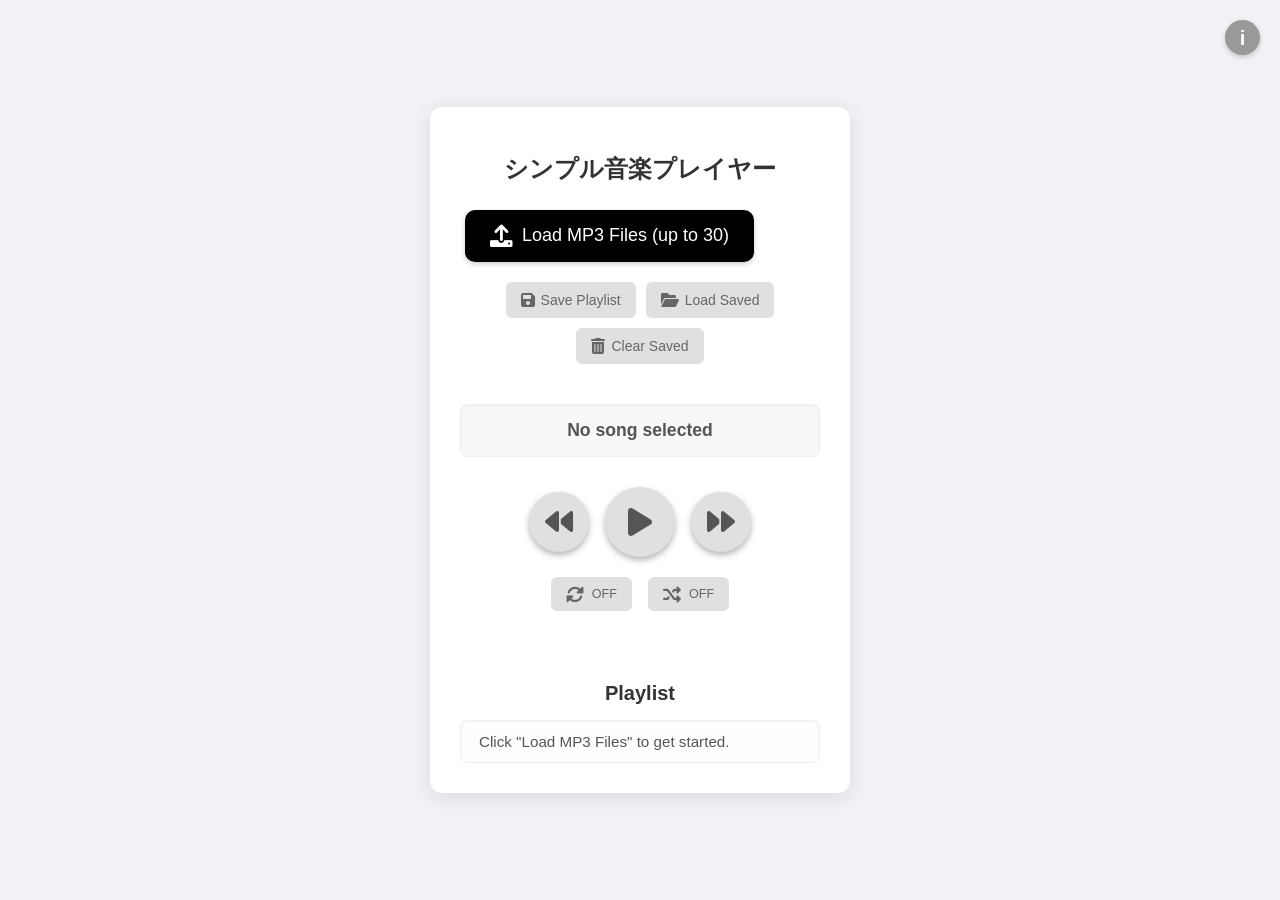
==== commit 8dbcee19: "Restore race game files without linking" ====
--- a/index.html
+++ b/index.html
@@ -37,7 +37,6 @@
     <div class="player-container">
         <h1>シンプル音楽プレイヤー</h1>
 
-        <p><a href="race.html">レースゲームへ</a></p>
         <div class="controls-top">
             <input type="file" id="fileInput" accept=".mp3" multiple style="display: none;">
             <button id="loadFileButton"><i class="fas fa-upload"></i> Load MP3 Files (up to 30)</button>
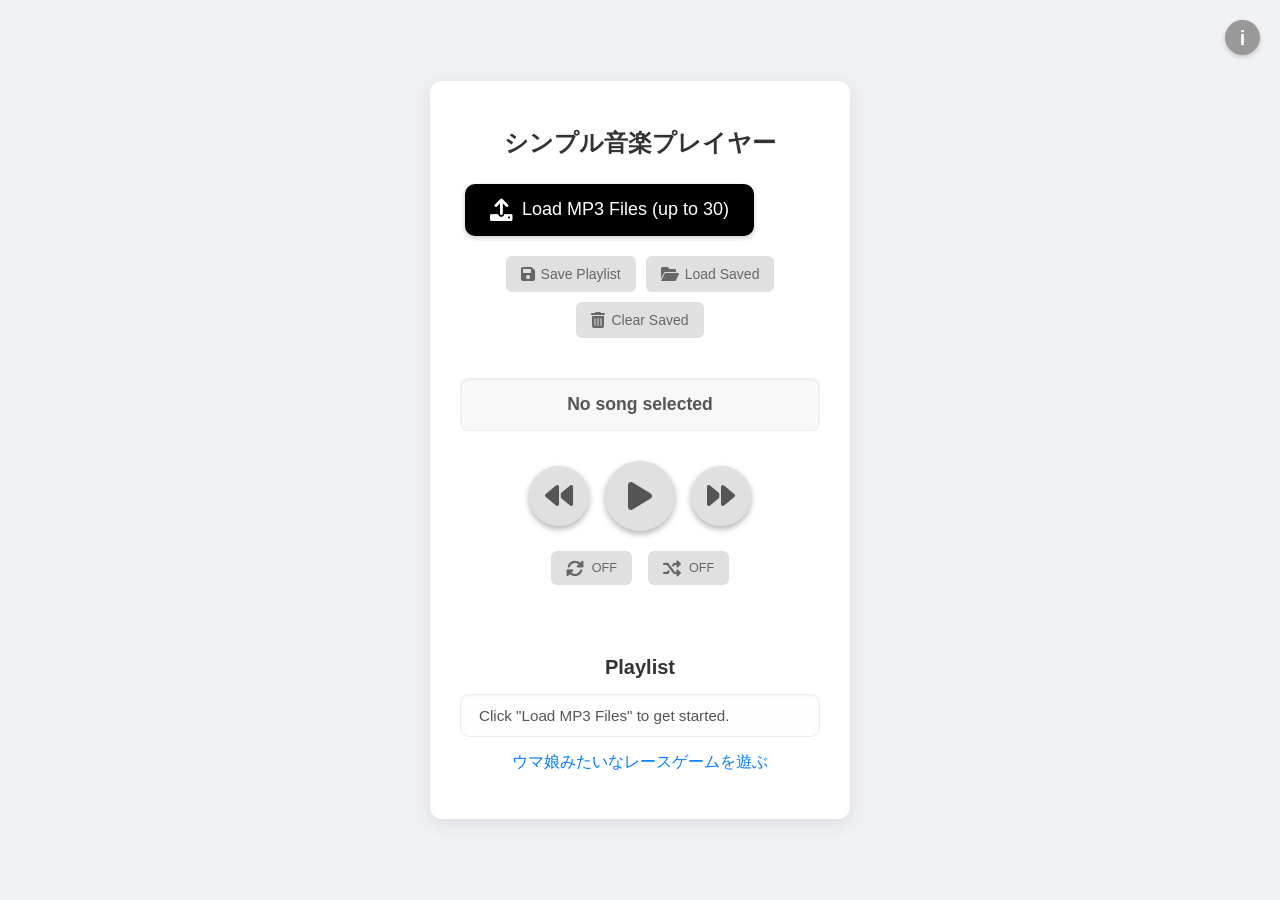
==== commit c975ada2: "Link to external race game" ====
--- a/index.html
+++ b/index.html
@@ -69,6 +69,12 @@
                 <li>Click "Load MP3 Files" to get started.</li>
             </ul>
         </div>
+
+        <p class="external-game-link">
+            <a href="https://kozo114.github.io/race-game/" target="_blank">
+                ウマ娘みたいなレースゲームを遊ぶ
+            </a>
+        </p>
     </div>
 
     <script src="script.js"></script>
--- a/style.css
+++ b/style.css
@@ -385,3 +385,18 @@
 .info-content .close-button:hover {
     color: #333;
 }
+
+/* --- External Game Link --- */
+.external-game-link {
+    margin-top: 15px;
+    text-align: center;
+}
+
+.external-game-link a {
+    color: #007bff;
+    text-decoration: none;
+}
+
+.external-game-link a:hover {
+    text-decoration: underline;
+}
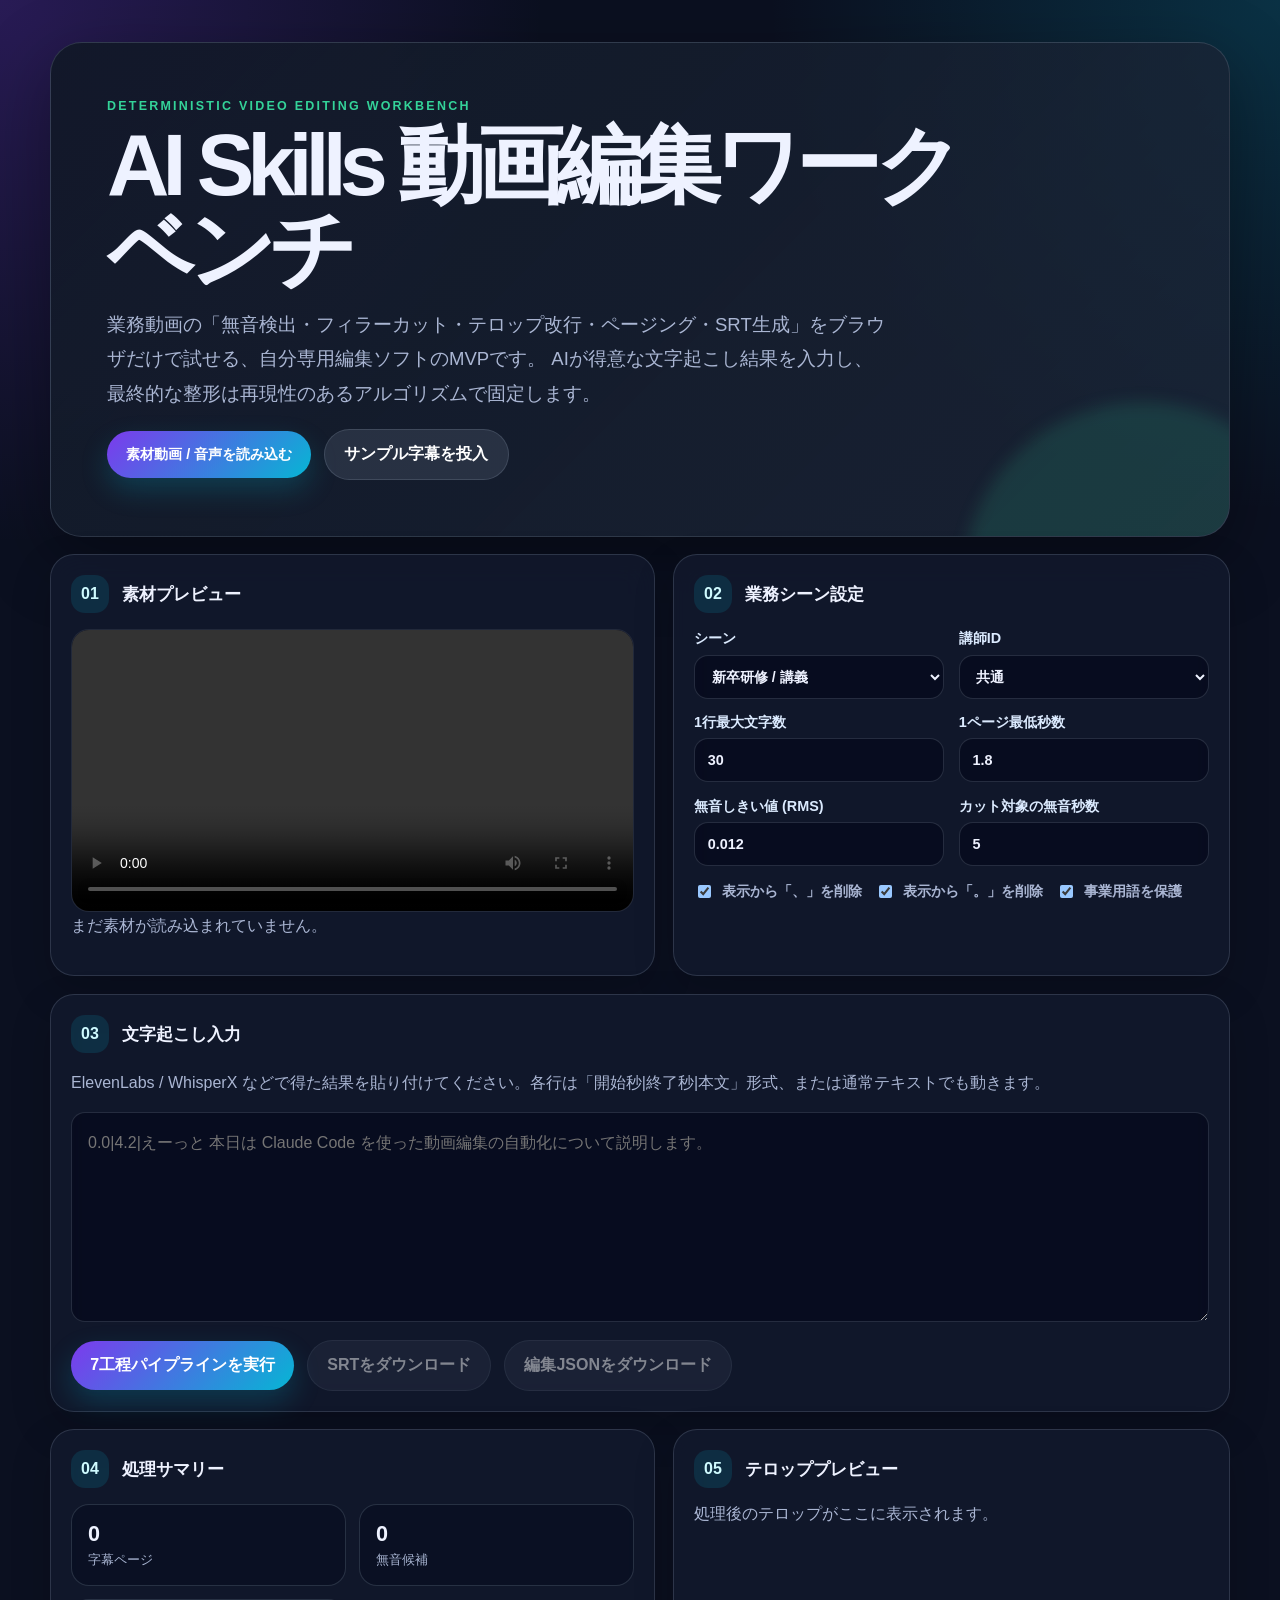
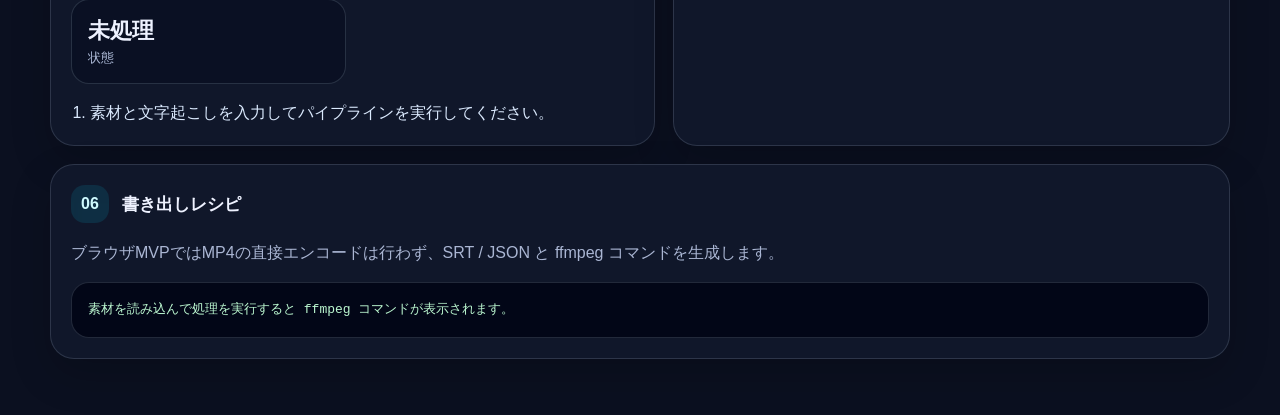
==== commit c14874ad: "Build AI video editing workbench MVP" ====
--- a/index.html
+++ b/index.html
@@ -3,79 +3,129 @@
 <head>
     <meta charset="UTF-8">
     <meta name="viewport" content="width=device-width, initial-scale=1.0">
-    <title>シンプル音楽プレイヤー</title>
+    <title>AI Skills 動画編集ワークベンチ</title>
     <link rel="stylesheet" href="style.css">
-    <link rel="stylesheet" href="https://cdnjs.cloudflare.com/ajax/libs/font-awesome/6.0.0-beta3/css/all.min.css">
 </head>
 <body>
-    <div class="info-overlay-trigger" id="infoTrigger">
-        <span class="info-icon">i</span>
-    </div>
+    <main class="app-shell">
+        <section class="hero">
+            <p class="eyebrow">Deterministic Video Editing Workbench</p>
+            <h1>AI Skills 動画編集ワークベンチ</h1>
+            <p class="hero-copy">
+                業務動画の「無音検出・フィラーカット・テロップ改行・ページング・SRT生成」をブラウザだけで試せる、自分専用編集ソフトのMVPです。
+                AIが得意な文字起こし結果を入力し、最終的な整形は再現性のあるアルゴリズムで固定します。
+            </p>
+            <div class="hero-actions">
+                <label class="primary-upload">
+                    <input id="videoInput" type="file" accept="video/*,audio/*">
+                    素材動画 / 音声を読み込む
+                </label>
+                <button id="loadSampleButton" type="button">サンプル字幕を投入</button>
+            </div>
+        </section>
 
-    <div class="info-overlay" id="infoOverlay">
-        <div class="info-content">
-            <span class="close-button" id="closeInfo">&times;</span>
-            <h2>【ご利用にあたっての注意点】</h2>
-            <p>このアプリは、お客様ご自身が合法的に所有するMP3音楽ファイルを、ウェブブラウザ上で個人的に楽しむためのシンプルな音楽プレイヤーです。</p>
-            <h3>著作権の遵守:</h3>
-            <ul>
-                <li>本アプリは、楽曲ファイルを一切提供いたしません。お客様ご自身でご用意いただいたMP3ファイルのみを読み込み、再生します。</li>
-                <li><strong>読み込む楽曲ファイルの著作権については、お客様ご自身で管理する責任があります。</strong> 著作権を侵害するファイル（例：違法にアップロードされた音源など）の利用は固く禁じます。</li>
-                <li>本アプリは、読み込んだ楽曲ファイルをインターネット上に送信（公衆送信）する機能は一切ありません。</li>
-            </ul>
-            <h3>私的利用の範囲:</h3>
-            <ul>
-                <li>本アプリは、お客様個人の利用を目的としています。楽曲の共有、配信、不特定多数への公開はできません。</li>
-            </ul>
-            <h3>免責事項:</h3>
-            <ul>
-                <li>本アプリの利用により発生した一切の損害について、当方は責任を負いかねます。お客様はご自身の責任において本アプリをご利用ください。</li>
-            </ul>
-        </div>
-    </div>
+        <section class="workspace-grid">
+            <article class="panel preview-panel">
+                <div class="panel-heading">
+                    <span>01</span>
+                    <h2>素材プレビュー</h2>
+                </div>
+                <video id="videoPreview" controls playsinline></video>
+                <p id="fileMeta" class="muted">まだ素材が読み込まれていません。</p>
+            </article>
 
-    <div class="player-container">
-        <h1>シンプル音楽プレイヤー</h1>
+            <article class="panel settings-panel">
+                <div class="panel-heading">
+                    <span>02</span>
+                    <h2>業務シーン設定</h2>
+                </div>
+                <div class="form-grid">
+                    <label>
+                        シーン
+                        <select id="sceneSelect">
+                            <option value="training">新卒研修 / 講義</option>
+                            <option value="youtube">社内 YouTube</option>
+                            <option value="webinar">ウェビナー記録</option>
+                            <option value="shorts">Shorts / Reels</option>
+                        </select>
+                    </label>
+                    <label>
+                        講師ID
+                        <select id="speakerSelect">
+                            <option value="default">共通</option>
+                            <option value="lecturerA">講師_A</option>
+                            <option value="lecturerB">講師_B</option>
+                        </select>
+                    </label>
+                    <label>
+                        1行最大文字数
+                        <input id="lineLengthInput" type="number" min="8" max="40" value="30">
+                    </label>
+                    <label>
+                        1ページ最低秒数
+                        <input id="minDurationInput" type="number" min="0.5" max="5" step="0.1" value="1.5">
+                    </label>
+                    <label>
+                        無音しきい値 (RMS)
+                        <input id="silenceThresholdInput" type="number" min="0.001" max="0.1" step="0.001" value="0.012">
+                    </label>
+                    <label>
+                        カット対象の無音秒数
+                        <input id="silenceDurationInput" type="number" min="0.5" max="12" step="0.1" value="4">
+                    </label>
+                </div>
+                <div class="switch-row">
+                    <label><input id="removeCommaInput" type="checkbox" checked> 表示から「、」を削除</label>
+                    <label><input id="removePeriodInput" type="checkbox" checked> 表示から「。」を削除</label>
+                    <label><input id="protectTermsInput" type="checkbox" checked> 事業用語を保護</label>
+                </div>
+            </article>
+        </section>
 
-        <div class="controls-top">
-            <input type="file" id="fileInput" accept=".mp3" multiple style="display: none;">
-            <button id="loadFileButton"><i class="fas fa-upload"></i> Load MP3 Files (up to 30)</button>
-        </div>
+        <section class="panel transcript-panel">
+            <div class="panel-heading">
+                <span>03</span>
+                <h2>文字起こし入力</h2>
+            </div>
+            <p class="muted">
+                ElevenLabs / WhisperX などで得た結果を貼り付けてください。各行は「開始秒|終了秒|本文」形式、または通常テキストでも動きます。
+            </p>
+            <textarea id="transcriptInput" spellcheck="false" placeholder="0.0|4.2|えーっと 本日は Claude Code を使った動画編集の自動化について説明します。"></textarea>
+            <div class="editor-actions">
+                <button id="processButton" type="button">7工程パイプラインを実行</button>
+                <button id="downloadSrtButton" type="button" disabled>SRTをダウンロード</button>
+                <button id="downloadJsonButton" type="button" disabled>編集JSONをダウンロード</button>
+            </div>
+        </section>
 
-        <div class="saved-controls">
-            <button id="saveButton" disabled><i class="fas fa-save"></i> Save Playlist</button>
-            <button id="loadButton" disabled><i class="fas fa-folder-open"></i> Load Saved</button>
-            <button id="clearButton" disabled><i class="fas fa-trash-alt"></i> Clear Saved</button>
-        </div>
+        <section class="output-grid">
+            <article class="panel">
+                <div class="panel-heading">
+                    <span>04</span>
+                    <h2>処理サマリー</h2>
+                </div>
+                <div id="summaryCards" class="summary-cards"></div>
+                <ol id="pipelineList" class="pipeline-list"></ol>
+            </article>
 
-        <div class="current-song">
-            <p id="currentSongTitle">No song selected</p>
-        </div>
+            <article class="panel">
+                <div class="panel-heading">
+                    <span>05</span>
+                    <h2>テロッププレビュー</h2>
+                </div>
+                <div id="captionPreview" class="caption-preview">処理後のテロップがここに表示されます。</div>
+            </article>
+        </section>
 
-        <div class="playback-controls">
-            <button id="prevButton" class="round-button"><i class="fas fa-backward"></i></button>
-            <button id="playPauseButton" class="round-button main-play-button"><i class="fas fa-play"></i></button>
-            <button id="nextButton" class="round-button"><i class="fas fa-forward"></i></button>
-        </div>
-
-        <div class="mode-controls-row">
-            <button id="repeatButton" class="small-text-button"><i class="fas fa-sync-alt"></i><span class="mode-text">OFF</span></button>
-            <button id="shuffleButton" class="small-text-button"><i class="fas fa-random"></i><span class="mode-text">OFF</span></button>
-        </div>
-
-        <div class="playlist-container">
-            <h2>Playlist</h2>
-            <ul id="playlist">
-                <li>Click "Load MP3 Files" to get started.</li>
-            </ul>
-        </div>
-
-        <p class="external-game-link">
-            <a href="https://kozo114.github.io/race-game/" target="_blank">
-                ウマ娘みたいなレースゲームを遊ぶ
-            </a>
-        </p>
-    </div>
+        <section class="panel export-panel">
+            <div class="panel-heading">
+                <span>06</span>
+                <h2>書き出しレシピ</h2>
+            </div>
+            <p class="muted">ブラウザMVPではMP4の直接エンコードは行わず、SRT / JSON と ffmpeg コマンドを生成します。</p>
+            <pre id="ffmpegCommand"><code>素材を読み込んで処理を実行すると ffmpeg コマンドが表示されます。</code></pre>
+        </section>
+    </main>
 
     <script src="script.js"></script>
 </body>
--- a/style.css
+++ b/style.css
@@ -1,402 +1,342 @@
-/* --- グローバル設定とリセット --- */
+:root {
+    color-scheme: dark;
+    --bg: #0b1020;
+    --panel: rgba(18, 25, 45, 0.86);
+    --panel-strong: #111827;
+    --line: rgba(148, 163, 184, 0.22);
+    --text: #eef2ff;
+    --muted: #aab6d3;
+    --accent: #7c3aed;
+    --accent-2: #06b6d4;
+    --success: #34d399;
+    --warning: #fbbf24;
+    --shadow: 0 22px 70px rgba(0, 0, 0, 0.35);
+}
+
+* {
+    box-sizing: border-box;
+}
+
 body {
-    font-family: 'Segoe UI', Arial, sans-serif;
-    background-color: #f0f2f5;
-    display: flex;
-    justify-content: center;
-    align-items: center;
     min-height: 100vh;
     margin: 0;
-    box-sizing: border-box;
-    padding: 20px;
-}
-
-/* --- プレイヤーコンテナ --- */
-.player-container {
-    background-color: #ffffff;
-    padding: 30px;
-    border-radius: 12px;
-    box-shadow: 0 4px 20px rgba(0, 0, 0, 0.1);
+    background:
+        radial-gradient(circle at top left, rgba(124, 58, 237, 0.26), transparent 34rem),
+        radial-gradient(circle at top right, rgba(6, 182, 212, 0.20), transparent 32rem),
+        var(--bg);
+    color: var(--text);
+    font-family: Inter, "Noto Sans JP", "Hiragino Sans", "Yu Gothic", sans-serif;
+}
+
+button,
+input,
+select,
+textarea {
+    font: inherit;
+}
+
+button,
+.primary-upload {
+    border: 0;
+    border-radius: 999px;
+    padding: 0.85rem 1.2rem;
+    color: #ffffff;
+    background: linear-gradient(135deg, var(--accent), var(--accent-2));
+    cursor: pointer;
+    font-weight: 700;
+    box-shadow: 0 12px 28px rgba(6, 182, 212, 0.22);
+    transition: transform 160ms ease, opacity 160ms ease, box-shadow 160ms ease;
+}
+
+button:hover,
+.primary-upload:hover {
+    transform: translateY(-1px);
+    box-shadow: 0 16px 34px rgba(124, 58, 237, 0.30);
+}
+
+button:disabled {
+    cursor: not-allowed;
+    opacity: 0.48;
+    transform: none;
+}
+
+.primary-upload input {
+    display: none;
+}
+
+.app-shell {
+    width: min(1180px, calc(100% - 32px));
+    margin: 0 auto;
+    padding: 42px 0 56px;
+}
+
+.hero {
+    overflow: hidden;
+    position: relative;
+    padding: clamp(28px, 5vw, 56px);
+    border: 1px solid var(--line);
+    border-radius: 32px;
+    background: linear-gradient(135deg, rgba(17, 24, 39, 0.94), rgba(30, 41, 59, 0.72));
+    box-shadow: var(--shadow);
+}
+
+.hero::after {
+    content: "";
+    position: absolute;
+    inset: auto -8% -46% auto;
+    width: 360px;
+    height: 360px;
+    border-radius: 50%;
+    background: rgba(52, 211, 153, 0.14);
+    filter: blur(8px);
+}
+
+.eyebrow {
+    margin: 0 0 0.6rem;
+    color: var(--success);
+    font-size: 0.78rem;
+    font-weight: 800;
+    letter-spacing: 0.18em;
+    text-transform: uppercase;
+}
+
+h1,
+h2,
+p {
+    margin-top: 0;
+}
+
+h1 {
+    max-width: 850px;
+    margin-bottom: 1rem;
+    font-size: clamp(2.4rem, 7vw, 5.4rem);
+    line-height: 0.98;
+    letter-spacing: -0.08em;
+}
+
+.hero-copy {
+    max-width: 780px;
+    color: var(--muted);
+    font-size: clamp(1rem, 2vw, 1.16rem);
+    line-height: 1.85;
+}
+
+.hero-actions,
+.editor-actions,
+.switch-row {
+    display: flex;
+    flex-wrap: wrap;
+    gap: 0.8rem;
+    align-items: center;
+}
+
+.hero-actions button,
+.editor-actions button:nth-child(n + 2) {
+    background: rgba(148, 163, 184, 0.16);
+    border: 1px solid var(--line);
+    box-shadow: none;
+}
+
+.workspace-grid,
+.output-grid {
+    display: grid;
+    grid-template-columns: minmax(0, 1fr) minmax(320px, 0.92fr);
+    gap: 1.1rem;
+    margin-top: 1.1rem;
+}
+
+.panel {
+    padding: 1.25rem;
+    border: 1px solid var(--line);
+    border-radius: 24px;
+    background: var(--panel);
+    box-shadow: 0 16px 40px rgba(0, 0, 0, 0.18);
+    backdrop-filter: blur(16px);
+}
+
+.panel-heading {
+    display: flex;
+    gap: 0.8rem;
+    align-items: center;
+    margin-bottom: 1rem;
+}
+
+.panel-heading span {
+    display: grid;
+    width: 38px;
+    height: 38px;
+    place-items: center;
+    border-radius: 14px;
+    color: #cffafe;
+    background: rgba(6, 182, 212, 0.14);
+    font-weight: 900;
+}
+
+.panel-heading h2 {
+    margin: 0;
+    font-size: 1.08rem;
+}
+
+video {
+    display: block;
     width: 100%;
-    max-width: 420px;
-    text-align: center;
-    position: relative;
-    box-sizing: border-box;
-    border: none;
-    color: #333;
-}
-
-h1 {
-    color: #333;
-    margin-bottom: 25px;
-    font-size: 24px;
+    min-height: 260px;
+    border: 1px solid var(--line);
+    border-radius: 18px;
+    background: #020617;
+}
+
+.muted {
+    color: var(--muted);
+    line-height: 1.7;
+}
+
+.form-grid {
+    display: grid;
+    grid-template-columns: repeat(2, minmax(0, 1fr));
+    gap: 0.9rem;
+}
+
+label {
+    display: grid;
+    gap: 0.4rem;
+    color: #dbeafe;
+    font-size: 0.9rem;
+    font-weight: 700;
+}
+
+input[type="number"],
+select,
+textarea {
+    width: 100%;
+    border: 1px solid var(--line);
+    border-radius: 14px;
+    color: var(--text);
+    background: rgba(2, 6, 23, 0.58);
+    outline: none;
+}
+
+input[type="number"],
+select {
+    min-height: 44px;
+    padding: 0 0.8rem;
+}
+
+.switch-row {
+    margin-top: 1rem;
+}
+
+.switch-row label {
+    display: flex;
+    gap: 0.5rem;
+    align-items: center;
+    color: var(--muted);
     font-weight: 600;
 }
 
-/* --- ボタンの基本スタイル --- */
-button {
-    background-color: #000;
-    color: white;
-    padding: 12px 20px;
-    border: none;
-    border-radius: 8px;
-    cursor: pointer;
-    font-size: 16px;
-    margin: 5px;
-    transition: all 0.2s ease;
-    box-shadow: 0 2px 5px rgba(0, 0, 0, 0.2);
-    display: flex;
-    align-items: center;
-    justify-content: center;
-    font-weight: 500;
-}
-
-button:hover {
-    background-color: #333;
-    box-shadow: 0 3px 8px rgba(0, 0, 0, 0.25);
-}
-
-button:active {
-    background-color: #1a1a1a;
-    box-shadow: 0 1px 3px rgba(0, 0, 0, 0.3);
-    transform: translateY(1px);
-}
-
-button:disabled {
-    background-color: #e0e0e0;
-    color: #a0a0a0;
-    cursor: not-allowed;
-    box-shadow: none;
-    transform: none;
-}
-
-button i.fas {
-    font-size: 18px;
-    margin-right: 8px;
-}
-
-/* --- トップコントロール（ファイル読み込み） --- */
-.controls-top {
-    margin-bottom: 20px;
-}
-
-#loadFileButton {
-    padding: 15px 25px;
-    font-size: 18px;
-    border-radius: 10px;
-}
-#loadFileButton i.fas {
-    font-size: 22px;
-    margin-right: 10px;
-}
-
-/* --- Saved/Load/Clear ボタン --- */
-.saved-controls {
-    display: flex;
-    justify-content: center;
-    margin-bottom: 30px;
-    flex-wrap: wrap;
-}
-.saved-controls button {
-    background-color: #e0e0e0;
-    color: #666;
-    padding: 10px 15px;
-    font-size: 14px;
-    border-radius: 6px;
-    box-shadow: none;
-    min-width: 100px;
-    margin: 0 5px 10px;
-}
-.saved-controls button:hover {
-    background-color: #d0d0d0;
-}
-.saved-controls button:active {
-    background-color: #c0c0c0;
-}
-.saved-controls button i.fas {
-    font-size: 16px;
-    margin-right: 6px;
-}
-
-/* --- 現在の曲表示パネル --- */
-.current-song {
-    background-color: #f8f8f8;
-    padding: 15px;
-    border-radius: 8px;
-    margin-bottom: 30px;
-    border: 1px solid #eee;
-    box-shadow: inset 0 1px 3px rgba(0, 0, 0, 0.05);
-    color: #555;
-    font-size: 1.1em;
-    font-weight: 500;
-}
-
-.current-song p {
+.transcript-panel,
+.export-panel {
+    margin-top: 1.1rem;
+}
+
+textarea {
+    min-height: 210px;
+    padding: 1rem;
+    resize: vertical;
+    line-height: 1.7;
+}
+
+.editor-actions {
+    margin-top: 0.9rem;
+}
+
+.summary-cards {
+    display: grid;
+    grid-template-columns: repeat(2, minmax(0, 1fr));
+    gap: 0.8rem;
+}
+
+.summary-cards div {
+    padding: 1rem;
+    border: 1px solid var(--line);
+    border-radius: 18px;
+    background: rgba(2, 6, 23, 0.35);
+}
+
+.summary-cards strong,
+.summary-cards span {
+    display: block;
+}
+
+.summary-cards strong {
+    margin-bottom: 0.25rem;
+    font-size: 1.35rem;
+}
+
+.summary-cards span {
+    color: var(--muted);
+    font-size: 0.82rem;
+}
+
+.pipeline-list {
+    display: grid;
+    gap: 0.6rem;
+    margin: 1rem 0 0;
+    padding-left: 1.2rem;
+    color: #dbeafe;
+    line-height: 1.6;
+}
+
+.caption-preview {
+    display: grid;
+    gap: 0.85rem;
+    max-height: 540px;
+    overflow: auto;
+    color: var(--muted);
+}
+
+.caption-card {
+    padding: 0.95rem;
+    border: 1px solid var(--line);
+    border-radius: 18px;
+    background: linear-gradient(135deg, rgba(15, 23, 42, 0.95), rgba(30, 41, 59, 0.78));
+}
+
+.caption-card time {
+    color: var(--warning);
+    font-size: 0.78rem;
+    font-weight: 800;
+}
+
+.caption-card p {
+    margin: 0.45rem 0 0;
+    color: #ffffff;
+    font-size: 1.1rem;
+    font-weight: 800;
+    line-height: 1.55;
+    letter-spacing: 0.02em;
+}
+
+pre {
+    overflow: auto;
     margin: 0;
-}
-
-#currentSongTitle {
-    font-weight: 600;
-}
-
-/* --- 再生コントロールボタン (丸いボタン) --- */
-.playback-controls {
-    display: flex;
-    justify-content: center;
-    align-items: center;
-    margin-bottom: 20px;
-}
-.playback-controls button.round-button {
-    width: 60px;
-    height: 60px;
-    border-radius: 50%;
-    padding: 0;
-    margin: 0 8px;
-    box-shadow: 0 3px 6px rgba(0, 0, 0, 0.3);
-    background-color: #e0e0e0;
-    color: #555;
-    flex-shrink: 0;
-}
-.playback-controls button.round-button:hover {
-    background-color: #d0d0d0;
-}
-.playback-controls button.round-button:active {
-    background-color: #c0c0c0;
-    box-shadow: 0 1px 3px rgba(0, 0, 0, 0.3);
-    transform: translateY(1px);
-}
-.playback-controls button.round-button i.fas {
-    font-size: 28px;
-    margin-right: 0;
-}
-
-#playPauseButton.main-play-button {
-    width: 70px;
-    height: 70px;
-}
-#playPauseButton.main-play-button i.fas {
-    font-size: 32px;
-}
-
-/* --- リピート・シャッフルボタン (アイコン+テキスト) --- */
-.mode-controls-row {
-    display: flex;
-    justify-content: center;
-    align-items: center;
-    margin-bottom: 30px;
-    flex-wrap: wrap;
-}
-.mode-controls-row button.small-text-button {
-    background-color: #e0e0e0;
-    color: #666;
-    padding: 8px 15px;
-    font-size: 14px;
-    border-radius: 6px;
-    box-shadow: none;
-    margin: 0 8px;
-    min-width: 80px;
-}
-.mode-controls-row button.small-text-button:hover {
-    background-color: #d0d0d0;
-}
-.mode-controls-row button.small-text-button:active {
-    background-color: #c0c0c0;
-}
-.mode-controls-row button.active.small-text-button {
-    background-color: #28a745;
-    color: #fff;
-}
-.mode-controls-row button.active.small-text-button:hover {
-    background-color: #218838;
-}
-.mode-controls-row button.active.small-text-button:active {
-    background-color: #1e7e34;
-}
-
-.mode-controls-row button .mode-text {
-    font-size: 0.9em;
-    font-weight: normal;
-    text-transform: none;
-}
-
-/* --- プレイリストコンテナ --- */
-.playlist-container {
-    margin-top: 30px;
-    padding-top: 25px;
-    text-align: left;
-}
-
-.playlist-container h2 {
-    color: #333;
-    margin-bottom: 15px;
-    font-size: 20px;
-    font-weight: 600;
-    text-align: center;
-}
-
-#playlist {
-    list-style: none;
-    padding: 0;
-    margin: 0;
-    max-height: 250px;
-    overflow-y: auto;
-    border: 1px solid #eee;
-    border-radius: 8px;
-    background-color: #fefefe;
-    box-shadow: inset 0 1px 3px rgba(0, 0, 0, 0.05);
-}
-
-#playlist li {
-    padding: 12px 18px;
-    border-bottom: 1px solid #f0f0f0;
-    cursor: pointer;
-    color: #555;
-    transition: background-color 0.2s, color 0.2s;
-    font-size: 0.95em;
-    font-weight: 500;
-}
-
-#playlist li:last-child {
-    border-bottom: none;
-}
-
-#playlist li:hover {
-    background-color: #e8e8e8;
-    color: #333;
-}
-
-#playlist li.active {
-    background-color: #e0f7fa;
-    font-weight: bold;
-    color: #00796b;
-    box-shadow: inset 0 0 5px rgba(0, 150, 136, 0.2);
-}
-
-/* --- 情報アイコンとオーバーレイのスタイル --- */
-.info-overlay-trigger {
-    position: fixed;
-    top: 20px;
-    right: 20px;
-    width: 35px;
-    height: 35px;
-    background-color: #999;
-    border-radius: 50%;
-    display: flex;
-    justify-content: center;
-    align-items: center;
-    cursor: pointer;
-    z-index: 1000;
-    box-shadow: 0 2px 5px rgba(0, 0, 0, 0.2);
-    transition: all 0.2s ease;
-}
-
-.info-overlay-trigger:hover {
-    background-color: #777;
-    transform: scale(1.05);
-}
-
-.info-overlay-trigger:active {
-    box-shadow: 0 1px 2px rgba(0, 0, 0, 0.3);
-    transform: scale(0.98);
-}
-
-.info-overlay-trigger .info-icon {
-    color: white;
-    font-size: 20px;
-    font-weight: bold;
-    line-height: 1;
-}
-
-.info-overlay {
-    position: fixed;
-    top: 0;
-    left: 0;
-    width: 100%;
-    height: 100%;
-    background-color: rgba(0, 0, 0, 0.6);
-    display: flex;
-    justify-content: center;
-    align-items: center;
-    z-index: 1001;
-    opacity: 0;
-    visibility: hidden;
-    transition: opacity 0.4s ease, visibility 0.4s ease;
-}
-
-.info-overlay.show {
-    opacity: 1;
-    visibility: visible;
-}
-
-.info-content {
-    background-color: #ffffff;
-    padding: 30px;
-    border-radius: 10px;
-    box-shadow: 0 10px 30px rgba(0, 0, 0, 0.3);
-    max-width: 600px;
-    width: 90%;
-    max-height: 80vh;
-    overflow-y: auto;
-    position: relative;
-    color: #333;
-    text-align: left;
-}
-
-.info-content h2 {
-    text-align: center;
-    margin-bottom: 20px;
-    color: #333;
-    font-size: 24px;
-    font-weight: 600;
-}
-.info-content h3 {
-    margin-top: 15px;
-    margin-bottom: 5px;
-    font-size: 18px;
-    color: #444;
-    font-weight: 600;
-}
-
-.info-content p, .info-content ul {
-    font-size: 15px;
-    line-height: 1.6;
-    margin-bottom: 10px;
-}
-
-.info-content ul {
-    list-style-type: disc;
-    padding-left: 25px;
-}
-
-.info-content ul li {
-    margin-bottom: 5px;
-}
-
-.info-content .close-button {
-    position: absolute;
-    top: 10px;
-    right: 15px;
-    font-size: 30px;
-    cursor: pointer;
-    color: #666;
-    transition: color 0.2s;
-}
-
-.info-content .close-button:hover {
-    color: #333;
-}
-
-/* --- External Game Link --- */
-.external-game-link {
-    margin-top: 15px;
-    text-align: center;
-}
-
-.external-game-link a {
-    color: #007bff;
-    text-decoration: none;
-}
-
-.external-game-link a:hover {
-    text-decoration: underline;
-}
+    padding: 1rem;
+    border: 1px solid var(--line);
+    border-radius: 18px;
+    color: #bbf7d0;
+    background: #020617;
+    line-height: 1.7;
+    white-space: pre-wrap;
+}
+
+@media (max-width: 860px) {
+    .workspace-grid,
+    .output-grid,
+    .form-grid {
+        grid-template-columns: 1fr;
+    }
+
+    h1 {
+        letter-spacing: -0.05em;
+    }
+}
